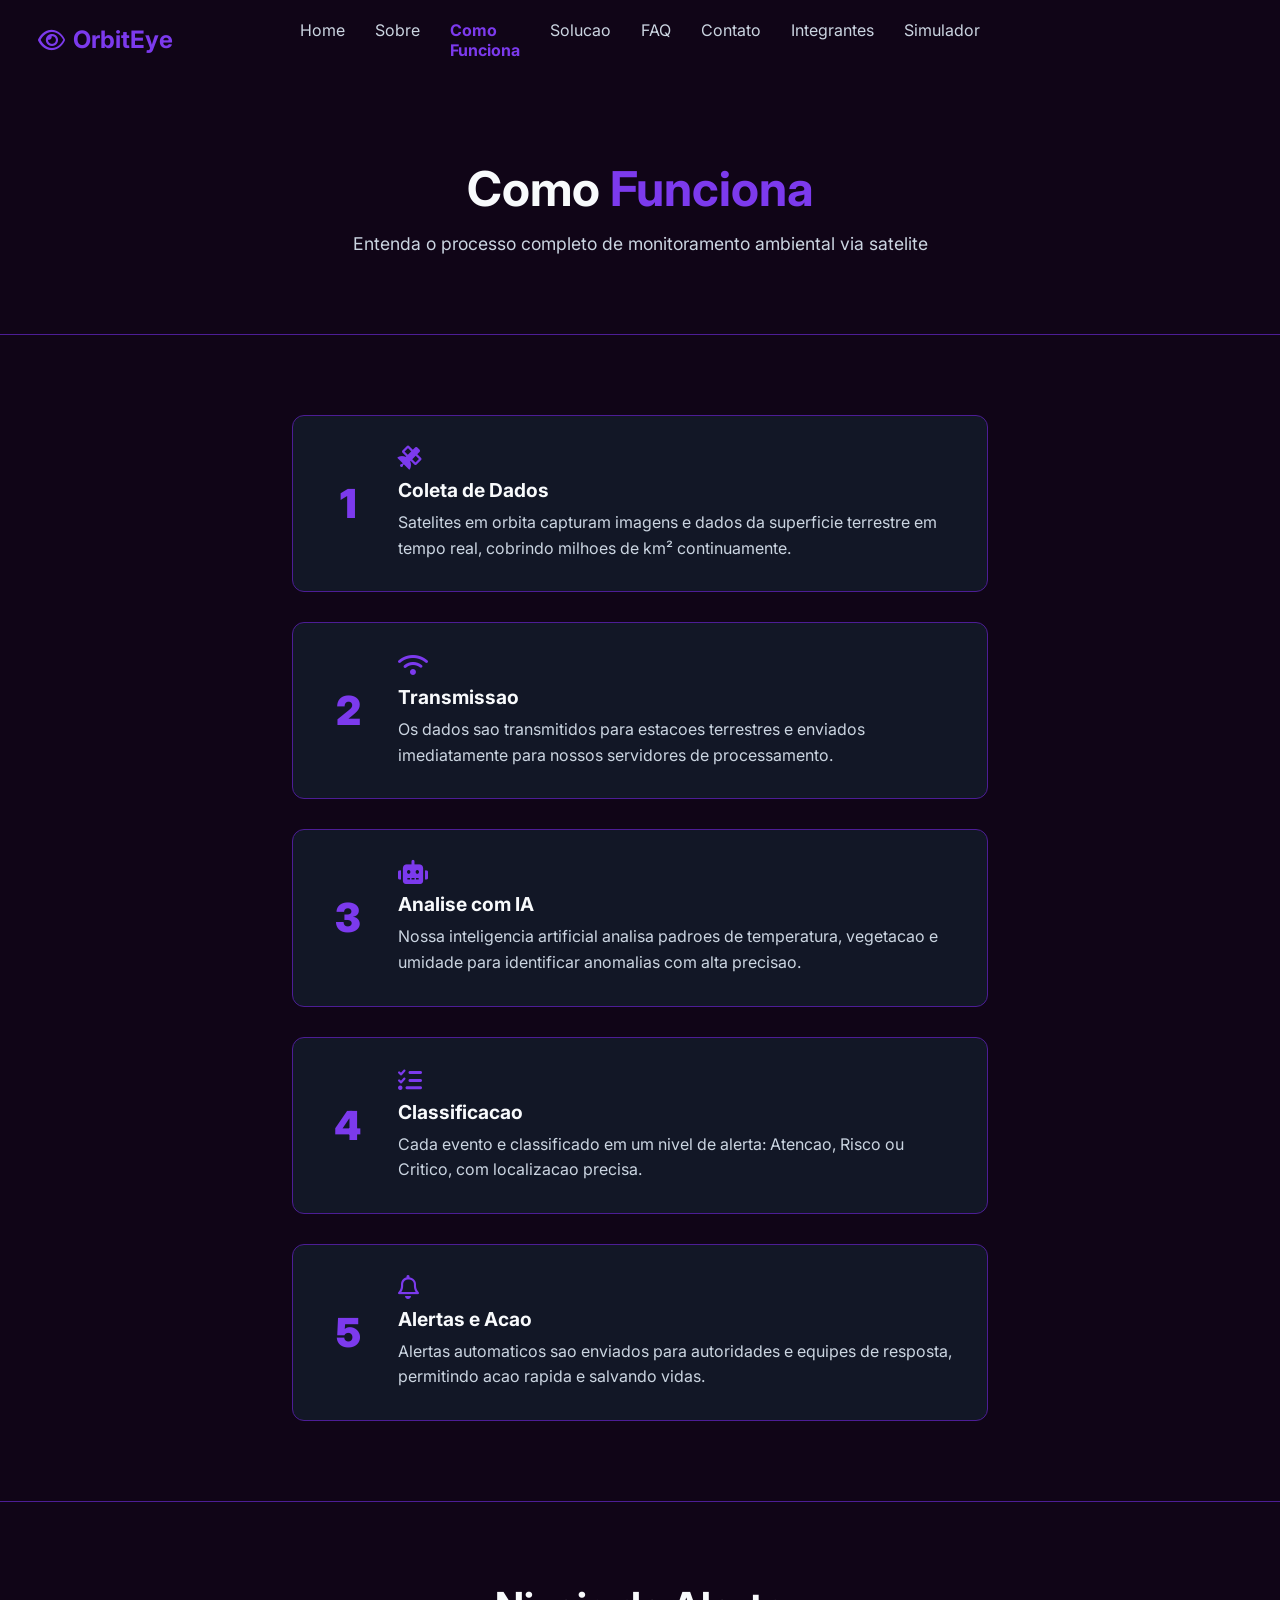
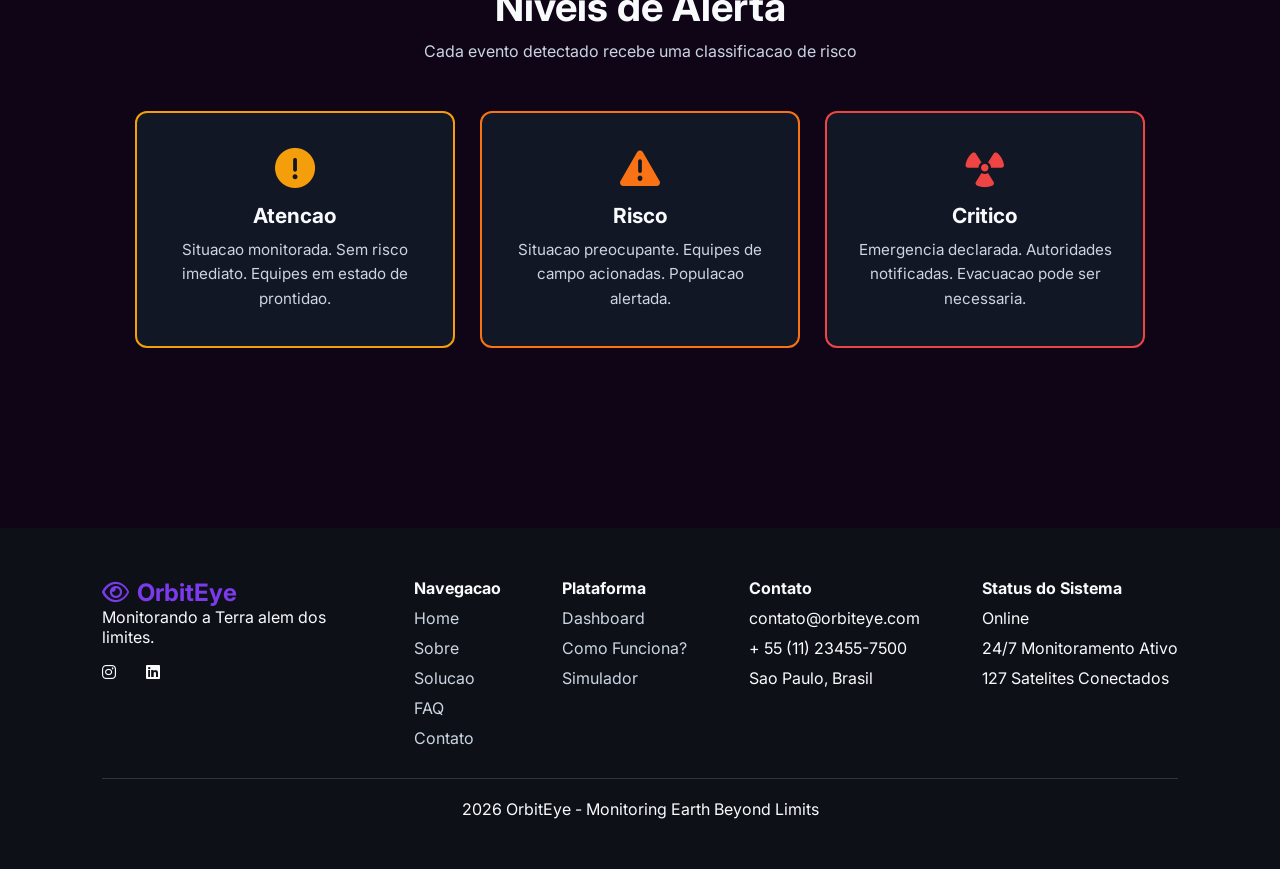
==== pages/como-funciona.html @ 7d87f626 "adionando como funciona" ====
﻿<!DOCTYPE html>
<html lang="pt-br">
<head>
    <meta charset="UTF-8">
    <meta name="viewport" content="width=device-width, initial-scale=1.0">
    <link rel="preconnect" href="https://fonts.googleapis.com">
    <link rel="preconnect" href="https://fonts.gstatic.com" crossorigin>
    <link href="https://fonts.googleapis.com/css2?family=Inter:ital,opsz,wght@0,14..32,100..900;1,14..32,100..900&display=swap" rel="stylesheet">
    <link rel="stylesheet" href="https://cdnjs.cloudflare.com/ajax/libs/font-awesome/6.0.0/css/all.min.css" />
    <link rel="stylesheet" href="../css/pages/como-funciona.css">
    <title>Como Funciona - OrbitEye</title>
</head>
<body>

    <!-- Navegacao -->
    <nav>
        <a class="logo" href="../index.html">
            <i class="fa-regular fa-eye"></i>OrbitEye
        </a>

        <ul class="nav-links">
            <li><a class="nav-link" href="../index.html">Home</a></li>
            <li><a class="nav-link" href="./sobre.html">Sobre</a></li>
            <li><a class="nav-link active-link" href="./como-funciona.html">Como Funciona</a></li>
            <li><a class="nav-link" href="./solucao.html">Solucao</a></li>
            <li><a class="nav-link" href="./faq.html">FAQ</a></li>
            <li><a class="nav-link" href="./contato.html">Contato</a></li>
            <li><a class="nav-link" href="./integrantes.html">Integrantes</a></li>
            <li><a class="nav-link" href="./simulador.html">Simulador</a></li>
        </ul>

        <!-- Menu Hamburguer -->
        <button class="hamburger" id="hamburger" aria-label="Abrir menu">
            <span></span>
            <span></span>
            <span></span>
        </button>
    </nav>

    <!-- Hero -->
    <section class="how-hero">
        <h1>Como <span>Funciona</span></h1>
        <p>Entenda o processo completo de monitoramento ambiental via satelite</p>
    </section>

    <!-- Passos -->
    <section class="how-steps">

        <div class="step-item">
            <div class="step-number">1</div>
            <div class="step-content">
                <i class="fa-solid fa-satellite"></i>
                <h3>Coleta de Dados</h3>
                <p>Satelites em orbita capturam imagens e dados da superficie terrestre em tempo real, cobrindo milhoes de km² continuamente.</p>
            </div>
        </div>

        <div class="step-item">
            <div class="step-number">2</div>
            <div class="step-content">
                <i class="fa-solid fa-wifi"></i>
                <h3>Transmissao</h3>
                <p>Os dados sao transmitidos para estacoes terrestres e enviados imediatamente para nossos servidores de processamento.</p>
            </div>
        </div>

        <div class="step-item">
            <div class="step-number">3</div>
            <div class="step-content">
                <i class="fa-solid fa-robot"></i>
                <h3>Analise com IA</h3>
                <p>Nossa inteligencia artificial analisa padroes de temperatura, vegetacao e umidade para identificar anomalias com alta precisao.</p>
            </div>
        </div>

        <div class="step-item">
            <div class="step-number">4</div>
            <div class="step-content">
                <i class="fa-solid fa-list-check"></i>
                <h3>Classificacao</h3>
                <p>Cada evento e classificado em um nivel de alerta: Atencao, Risco ou Critico, com localizacao precisa.</p>
            </div>
        </div>

        <div class="step-item">
            <div class="step-number">5</div>
            <div class="step-content">
                <i class="fa-regular fa-bell"></i>
                <h3>Alertas e Acao</h3>
                <p>Alertas automaticos sao enviados para autoridades e equipes de resposta, permitindo acao rapida e salvando vidas.</p>
            </div>
        </div>

    </section>

    <!-- Niveis de Alerta -->
    <section class="alert-levels">

        <div class="section-title">
            <h2>Niveis de <span>Alerta</span></h2>
            <p>Cada evento detectado recebe uma classificacao de risco</p>
        </div>

        <div class="alert-cards">

            <div class="alert-card alert-yellow">
                <i class="fa-solid fa-circle-exclamation"></i>
                <h3>Atencao</h3>
                <p>Situacao monitorada. Sem risco imediato. Equipes em estado de prontidao.</p>
            </div>

            <div class="alert-card alert-orange">
                <i class="fa-solid fa-triangle-exclamation"></i>
                <h3>Risco</h3>
                <p>Situacao preocupante. Equipes de campo acionadas. Populacao alertada.</p>
            </div>

            <div class="alert-card alert-red">
                <i class="fa-solid fa-radiation"></i>
                <h3>Critico</h3>
                <p>Emergencia declarada. Autoridades notificadas. Evacuacao pode ser necessaria.</p>
            </div>

        </div>

    </section>

    <!-- Footer -->
    <footer>
        <div class="footer-content">

            <div class="footer-brand">
                <a class="logo" href="../index.html">
                    <i class="fa-regular fa-eye"></i>OrbitEye
                </a>
                <p>Monitorando a Terra alem dos limites.</p>
                <div class="social-links">
                    <a href="#" aria-label="Instagram"><i class="fa-brands fa-instagram"></i></a>
                    <a href="#" aria-label="Twitter"><i class="fa-brands fa-x-twitter"></i></a>
                    <a href="#" aria-label="LinkedIn"><i class="fa-brands fa-linkedin"></i></a>
                </div>
            </div>

            <div class="footer-column">
                <h4>Navegacao</h4>
                <a href="../index.html">Home</a>
                <a href="./sobre.html">Sobre</a>
                <a href="./solucao.html">Solucao</a>
                <a href="./faq.html">FAQ</a>
                <a href="./contato.html">Contato</a>
            </div>

            <div class="footer-column">
                <h4>Plataforma</h4>
                <a href="../index.html#dashboard">Dashboard</a>
                <a href="./como-funciona.html">Como Funciona?</a>
                <a href="./simulador.html">Simulador</a>
            </div>

            <div class="footer-column">
                <h4>Contato</h4>
                <p>contato@orbiteye.com</p>
                <p>+ 55 (11) 23455-7500</p>
                <p>Sao Paulo, Brasil</p>
            </div>

            <div class="footer-column">
                <h4>Status do Sistema</h4>
                <p>Online</p>
                <p>24/7 Monitoramento Ativo</p>
                <p>127 Satelites Conectados</p>
            </div>

        </div>

        <div class="footer-bottom">
            <p>2026 OrbitEye - Monitoring Earth Beyond Limits</p>
        </div>
    </footer>

    <script src="../js/nav.js"></script>
</body>
</html>
---- css/pages/como-funciona.css ----
﻿@import "../global.css";

/* Hero */
.how-hero {
    padding: 80px 8%;
    text-align: center;
    border-bottom: 1px solid var(--primary-dark);
}

.how-hero h1 {
    font-size: 3rem;
    margin-bottom: 15px;
}

.how-hero h1 span {
    color: var(--primary-color);
}

.how-hero p {
    color: var(--text-color-secondary);
    font-size: 1.1rem;
}

/* Passos */
.how-steps {
    padding: 80px 8%;
    display: flex;
    flex-direction: column;
    gap: 30px;
    max-width: 900px;
    margin: 0 auto;
}

.step-item {
    display: flex;
    align-items: center;
    gap: 25px;
    background-color: var(--card-backround);
    border: 1px solid var(--primary-dark);
    border-radius: 12px;
    padding: 30px;
}

.step-number {
    font-size: 2.5rem;
    font-weight: 900;
    color: var(--primary-color);
    min-width: 50px;
    text-align: center;
}

.step-content {
    display: flex;
    flex-direction: column;
    gap: 8px;
}

.step-content i {
    font-size: 1.5rem;
    color: var(--primary-color);
}

.step-content h3 {
    font-size: 1.2rem;
}

.step-content p {
    color: var(--text-color-secondary);
    line-height: 1.6;
}

/* NÃ­veis de alerta */
.alert-levels {
    padding: 80px 8%;
    border-top: 1px solid var(--primary-dark);
}

.alert-cards {
    display: flex;
    gap: 25px;
    justify-content: center;
    flex-wrap: wrap;
    margin-top: 30px;
}

.alert-card {
    flex: 1;
    min-width: 220px;
    max-width: 320px;
    background-color: var(--card-backround);
    border-radius: 12px;
    padding: 35px 25px;
    text-align: center;
    border: 2px solid transparent;
}

.alert-card i {
    font-size: 2.5rem;
    margin-bottom: 15px;
}

.alert-card h3 {
    font-size: 1.3rem;
    margin-bottom: 10px;
}

.alert-card p {
    color: var(--text-color-secondary);
    line-height: 1.6;
    font-size: 0.95rem;
}

.alert-yellow {
    border-color: #F59E0B;
}

.alert-yellow i {
    color: #F59E0B;
}

.alert-orange {
    border-color: #F97316;
}

.alert-orange i {
    color: #F97316;
}

.alert-red {
    border-color: #EF4444;
}

.alert-red i {
    color: #EF4444;
}

/* Responsividade */
@media (max-width: 900px) {
    .how-hero h1 {
        font-size: 2rem;
    }

    .how-steps {
        padding: 50px 5%;
    }

    .step-item {
        flex-direction: column;
        text-align: center;
    }

    .alert-cards {
        flex-direction: column;
        align-items: center;
    }
}
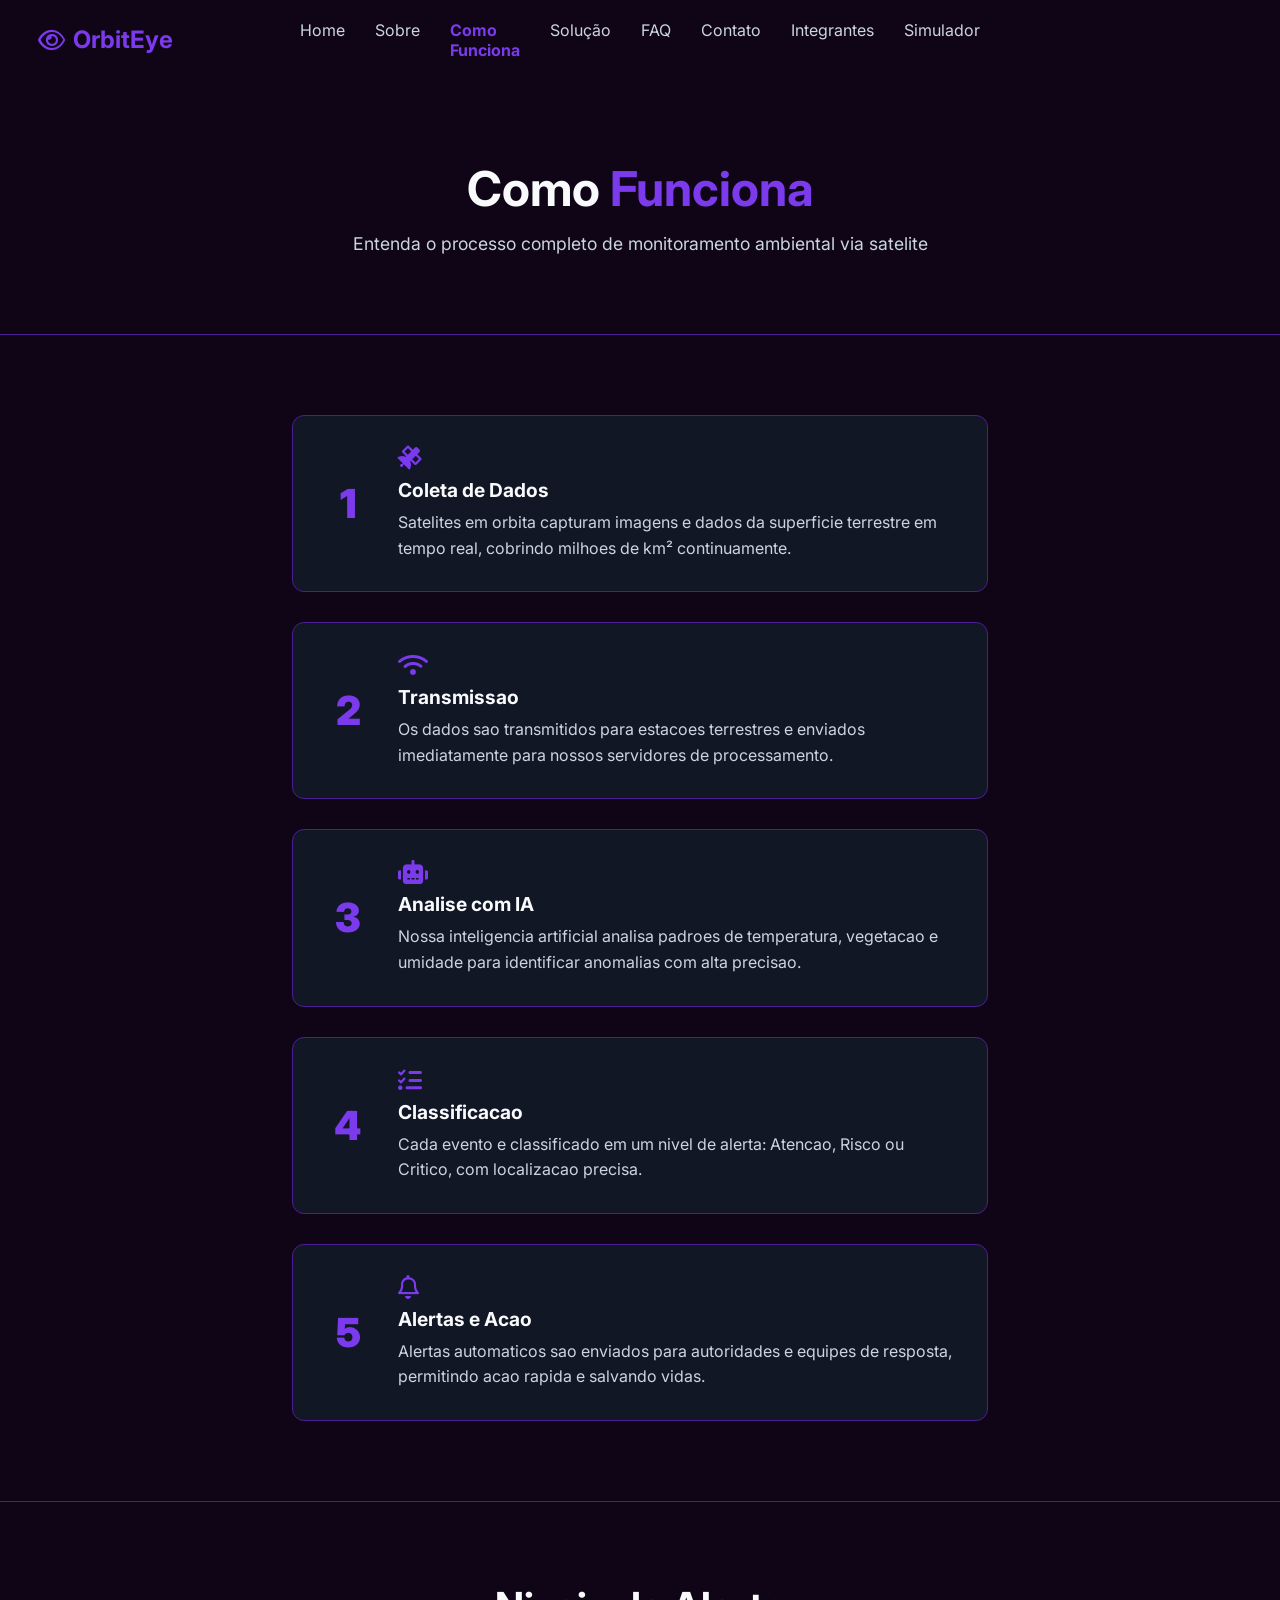
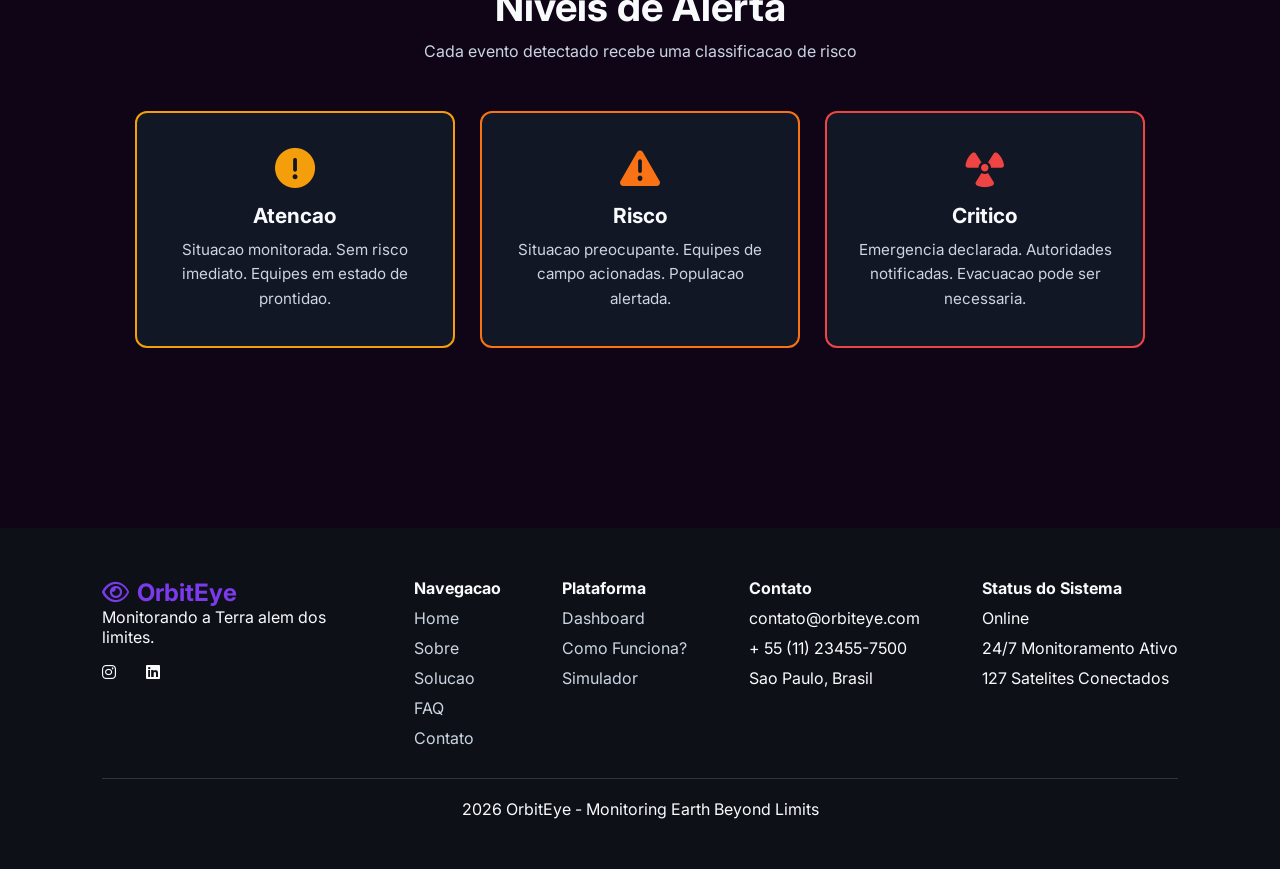
==== commit b76cf859: "Correção navbar" ====
--- a/pages/como-funciona.html
+++ b/pages/como-funciona.html
@@ -22,7 +22,7 @@
             <li><a class="nav-link" href="../index.html">Home</a></li>
             <li><a class="nav-link" href="./sobre.html">Sobre</a></li>
             <li><a class="nav-link active-link" href="./como-funciona.html">Como Funciona</a></li>
-            <li><a class="nav-link" href="./solucao.html">Solucao</a></li>
+            <li><a class="nav-link" href="./solucao.html">Solução</a></li>
             <li><a class="nav-link" href="./faq.html">FAQ</a></li>
             <li><a class="nav-link" href="./contato.html">Contato</a></li>
             <li><a class="nav-link" href="./integrantes.html">Integrantes</a></li>
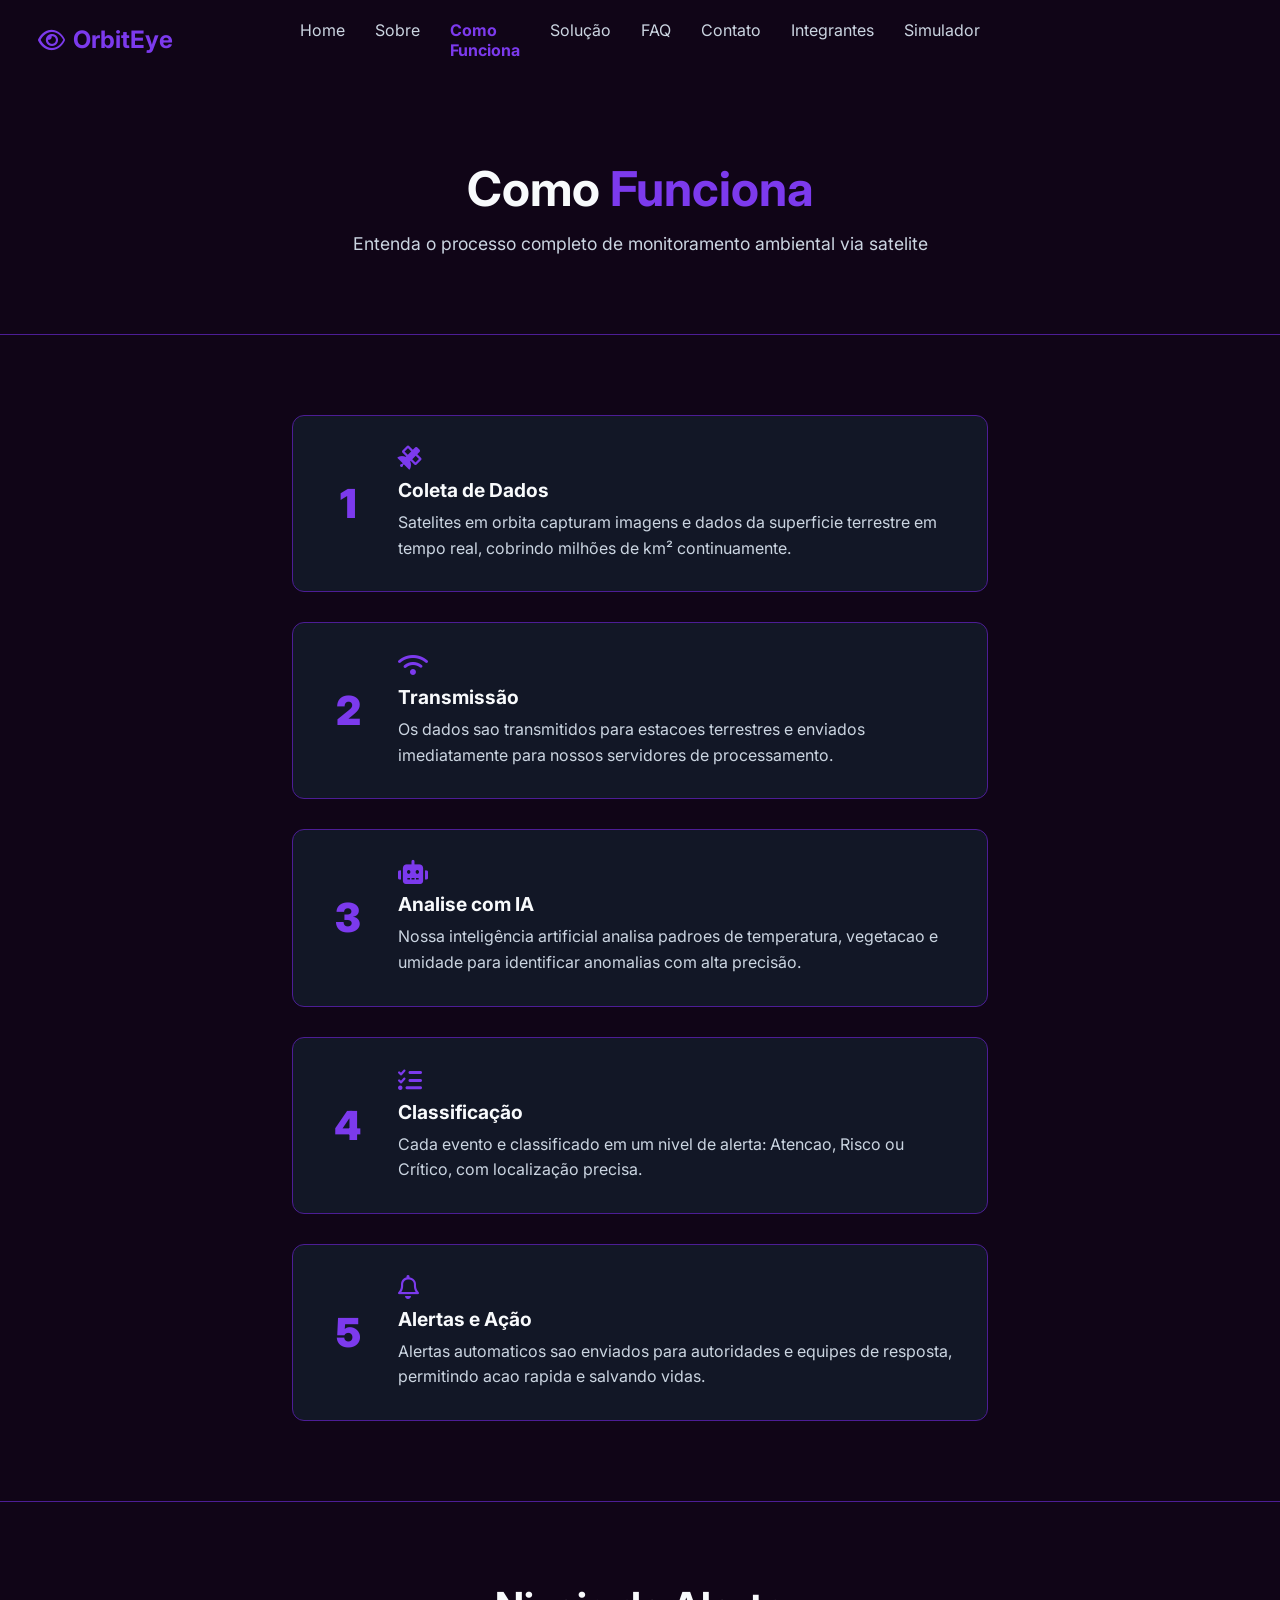
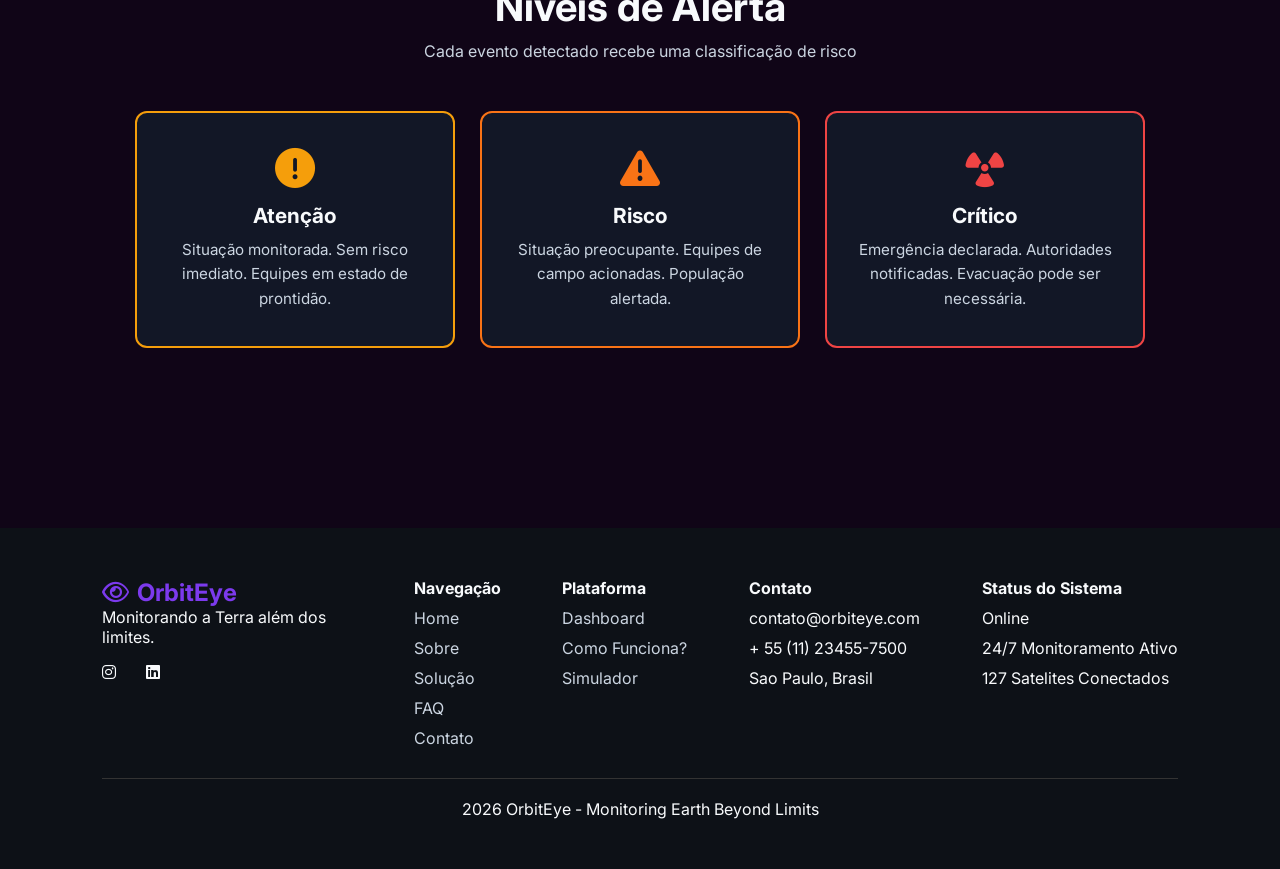
==== commit 7292d912: "Correção de acentuação" ====
--- a/pages/como-funciona.html
+++ b/pages/como-funciona.html
@@ -51,7 +51,7 @@
             <div class="step-content">
                 <i class="fa-solid fa-satellite"></i>
                 <h3>Coleta de Dados</h3>
-                <p>Satelites em orbita capturam imagens e dados da superficie terrestre em tempo real, cobrindo milhoes de km² continuamente.</p>
+                <p>Satelites em orbita capturam imagens e dados da superficie terrestre em tempo real, cobrindo milhões de km² continuamente.</p>
             </div>
         </div>
 
@@ -59,7 +59,7 @@
             <div class="step-number">2</div>
             <div class="step-content">
                 <i class="fa-solid fa-wifi"></i>
-                <h3>Transmissao</h3>
+                <h3>Transmissão</h3>
                 <p>Os dados sao transmitidos para estacoes terrestres e enviados imediatamente para nossos servidores de processamento.</p>
             </div>
         </div>
@@ -69,7 +69,7 @@
             <div class="step-content">
                 <i class="fa-solid fa-robot"></i>
                 <h3>Analise com IA</h3>
-                <p>Nossa inteligencia artificial analisa padroes de temperatura, vegetacao e umidade para identificar anomalias com alta precisao.</p>
+                <p>Nossa inteligência artificial analisa padroes de temperatura, vegetacao e umidade para identificar anomalias com alta precisão.</p>
             </div>
         </div>
 
@@ -77,8 +77,8 @@
             <div class="step-number">4</div>
             <div class="step-content">
                 <i class="fa-solid fa-list-check"></i>
-                <h3>Classificacao</h3>
-                <p>Cada evento e classificado em um nivel de alerta: Atencao, Risco ou Critico, com localizacao precisa.</p>
+                <h3>Classificação</h3>
+                <p>Cada evento e classificado em um nivel de alerta: Atencao, Risco ou Crítico, com localização precisa.</p>
             </div>
         </div>
 
@@ -86,7 +86,7 @@
             <div class="step-number">5</div>
             <div class="step-content">
                 <i class="fa-regular fa-bell"></i>
-                <h3>Alertas e Acao</h3>
+                <h3>Alertas e Ação</h3>
                 <p>Alertas automaticos sao enviados para autoridades e equipes de resposta, permitindo acao rapida e salvando vidas.</p>
             </div>
         </div>
@@ -98,27 +98,27 @@
 
         <div class="section-title">
             <h2>Niveis de <span>Alerta</span></h2>
-            <p>Cada evento detectado recebe uma classificacao de risco</p>
+            <p>Cada evento detectado recebe uma classificação de risco</p>
         </div>
 
         <div class="alert-cards">
 
             <div class="alert-card alert-yellow">
                 <i class="fa-solid fa-circle-exclamation"></i>
-                <h3>Atencao</h3>
-                <p>Situacao monitorada. Sem risco imediato. Equipes em estado de prontidao.</p>
+                <h3>Atenção</h3>
+                <p>Situação monitorada. Sem risco imediato. Equipes em estado de prontidão.</p>
             </div>
 
             <div class="alert-card alert-orange">
                 <i class="fa-solid fa-triangle-exclamation"></i>
                 <h3>Risco</h3>
-                <p>Situacao preocupante. Equipes de campo acionadas. Populacao alertada.</p>
+                <p>Situação preocupante. Equipes de campo acionadas. População alertada.</p>
             </div>
 
             <div class="alert-card alert-red">
                 <i class="fa-solid fa-radiation"></i>
-                <h3>Critico</h3>
-                <p>Emergencia declarada. Autoridades notificadas. Evacuacao pode ser necessaria.</p>
+                <h3>Crítico</h3>
+                <p>Emergência declarada. Autoridades notificadas. Evacuação pode ser necessária.</p>
             </div>
 
         </div>
@@ -133,7 +133,7 @@
                 <a class="logo" href="../index.html">
                     <i class="fa-regular fa-eye"></i>OrbitEye
                 </a>
-                <p>Monitorando a Terra alem dos limites.</p>
+                <p>Monitorando a Terra além dos limites.</p>
                 <div class="social-links">
                     <a href="#" aria-label="Instagram"><i class="fa-brands fa-instagram"></i></a>
                     <a href="#" aria-label="Twitter"><i class="fa-brands fa-x-twitter"></i></a>
@@ -142,10 +142,10 @@
             </div>
 
             <div class="footer-column">
-                <h4>Navegacao</h4>
+                <h4>Navegação</h4>
                 <a href="../index.html">Home</a>
                 <a href="./sobre.html">Sobre</a>
-                <a href="./solucao.html">Solucao</a>
+                <a href="./solucao.html">Solução</a>
                 <a href="./faq.html">FAQ</a>
                 <a href="./contato.html">Contato</a>
             </div>
